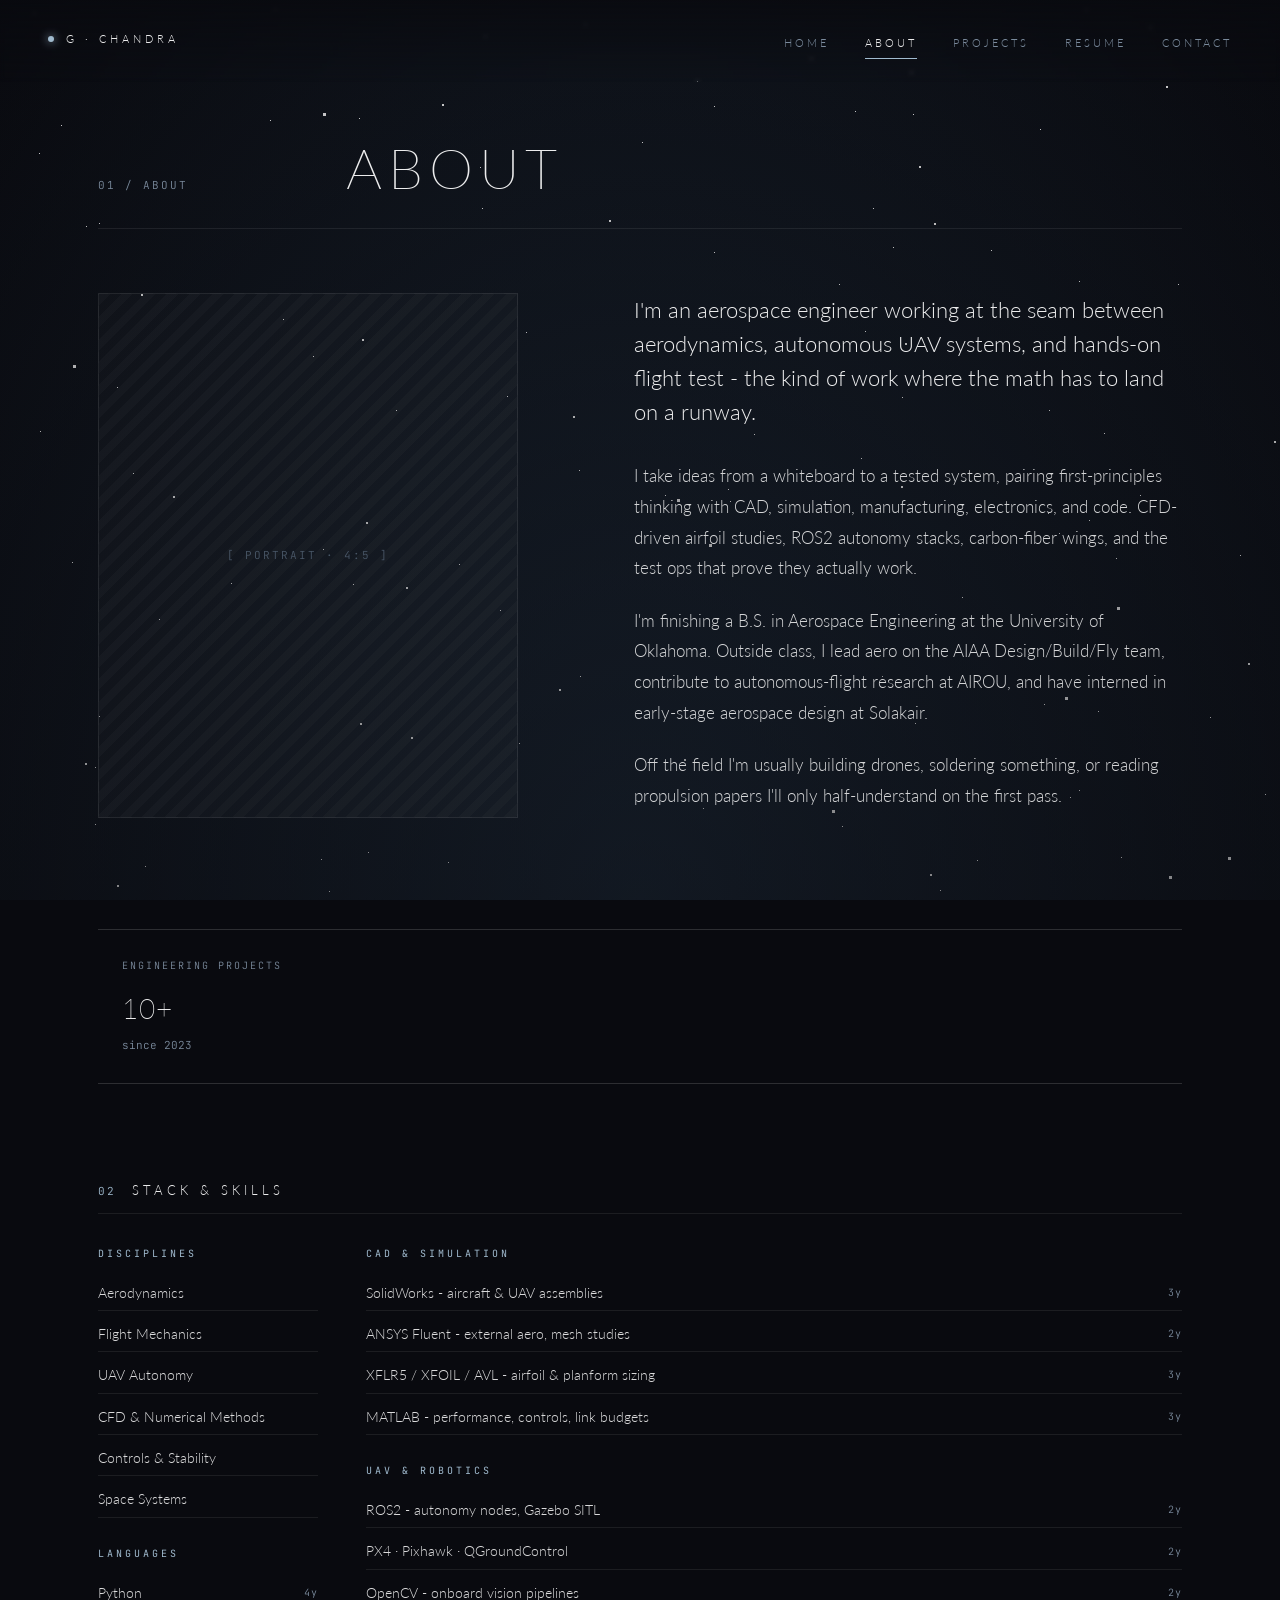
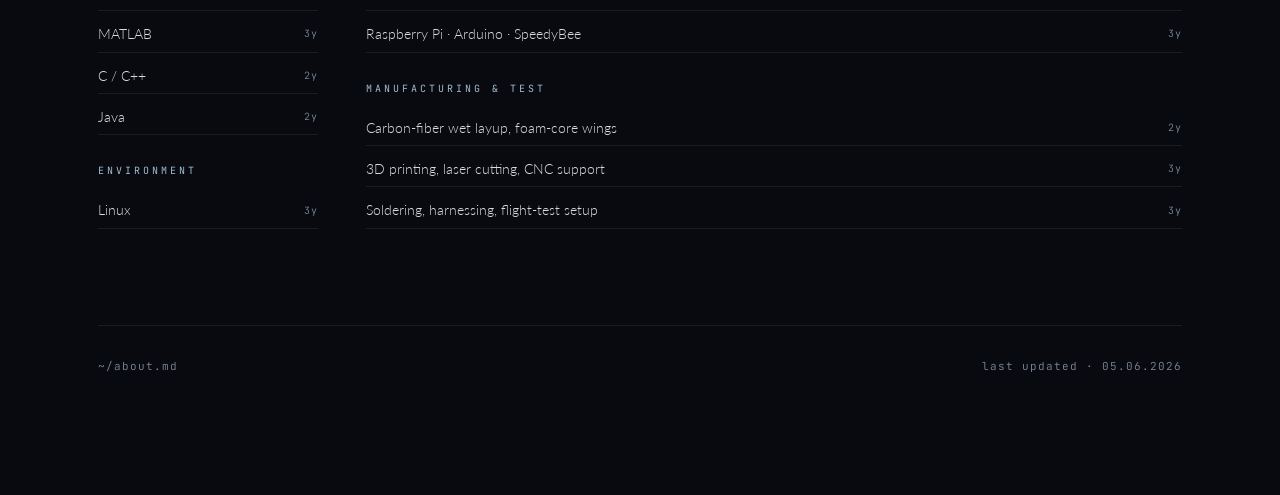
==== about.html @ b6f35f91 "Initial portfolio" ====
<!doctype html>
<html lang="en">
<head>
  <meta charset="utf-8" />
  <title>About - Gautham Chandra</title>
  <meta name="viewport" content="width=device-width, initial-scale=1" />
  <link rel="preconnect" href="https://fonts.googleapis.com" />
  <link rel="preconnect" href="https://fonts.gstatic.com" crossorigin />
  <link href="https://fonts.googleapis.com/css2?family=Lato:wght@100;300;400;700&family=JetBrains+Mono:wght@300;400&display=swap" rel="stylesheet" />
  <link rel="stylesheet" href="shared/site.css" />
  <style>
    .intro {
      display: grid;
      grid-template-columns: 1fr 1.2fr;
      gap: 80px;
      align-items: start;
      margin-bottom: 96px;
    }
    .portrait {
      aspect-ratio: 4/5;
      width: 100%;
      max-width: 420px;
    }
    .portrait .ph { width: 100%; height: 100%; }
    .intro .body {
      font-size: 17px;
      line-height: 1.8;
      color: rgba(255,255,255,0.82);
      font-weight: 300;
    }
    .intro .body p { margin: 0 0 22px; text-wrap: pretty; }
    .intro .body .lede {
      font-size: 22px;
      line-height: 1.55;
      color: var(--fg);
      font-weight: 300;
      margin-bottom: 32px;
    }
    .quick-facts {
      display: grid;
      grid-template-columns: 1fr;
      gap: 1px;
      background: var(--rule);
      border-top: 1px solid var(--rule);
      border-bottom: 1px solid var(--rule);
      margin-bottom: 96px;
    }
    .quick-facts .fact {
      background: var(--bg);
      padding: 28px 24px;
    }
    .quick-facts .fact .label {
      font-family: var(--mono);
      font-size: 10px;
      color: var(--fg-muted);
      letter-spacing: 2px;
      text-transform: uppercase;
      margin-bottom: 12px;
    }
    .quick-facts .fact .value {
      font-size: 28px;
      font-weight: 200;
      letter-spacing: 1px;
    }
    .quick-facts .fact .sub {
      font-family: var(--mono);
      font-size: 11px;
      color: var(--fg-muted);
      margin-top: 6px;
    }

    .skills {
      display: grid;
      grid-template-columns: 220px 1fr;
      gap: 48px;
      margin-bottom: 96px;
    }
    .skills .col h3 {
      font-family: var(--mono);
      font-size: 10px;
      color: var(--accent);
      letter-spacing: 3px;
      text-transform: uppercase;
      margin: 0 0 14px;
      font-weight: 400;
    }
    .skills .col h3:not(:first-child) { margin-top: 28px; }
    .skills .col ul {
      margin: 0; padding: 0; list-style: none;
      display: flex; flex-direction: column; gap: 6px;
    }
    .skills .col li {
      font-size: 14px;
      color: rgba(255,255,255,0.85);
      display: flex;
      justify-content: space-between;
      align-items: center;
      padding: 6px 0;
      border-bottom: 1px solid var(--rule);
    }
    .skills .col li .yrs {
      font-family: var(--mono);
      font-size: 10px;
      color: var(--fg-muted);
      letter-spacing: 1px;
    }

    @media (max-width: 900px) {
      .intro { grid-template-columns: 1fr; gap: 32px; }
      .skills { grid-template-columns: 1fr; gap: 24px; }
    }
  </style>
</head>
<body>
  <nav class="nav">
    <a class="brand" href="index.html">
      <span class="dot"></span>
      <span>G &middot; CHANDRA</span>
    </a>
    <ul>
      <li><a href="index.html">Home</a></li>
      <li><a class="active" href="about.html">About</a></li>
      <li><a href="experience.html">Projects</a></li>
      <li><a href="resume.html">Resume</a></li>
      <li><a href="contact.html">Contact</a></li>
    </ul>
  </nav>

  <main class="page">
    <div class="page-inner">
      <header class="page-head">
        <div class="kicker">01 / About</div>
        <h1>About</h1>
      </header>

      <section class="intro">
        <div class="portrait">
          <div class="ph">[ portrait &middot; 4:5 ]</div>
        </div>
        <div class="body">
          <p class="lede">
            I'm an aerospace engineer working at the seam between aerodynamics,
            autonomous UAV systems, and hands-on flight test - the kind of
            work where the math has to land on a runway.
          </p>
          <p>
            I take ideas from a whiteboard to a tested system, pairing
            first-principles thinking with CAD, simulation, manufacturing,
            electronics, and code. CFD-driven airfoil studies, ROS2 autonomy
            stacks, carbon-fiber wings, and the test ops that prove they
            actually work.
          </p>
          <p>
            I'm finishing a B.S. in Aerospace Engineering at the University of
            Oklahoma. Outside class, I lead aero on the AIAA Design/Build/Fly
            team, contribute to autonomous-flight research at AIROU, and have
            interned in early-stage aerospace design at Solakair.
          </p>
          <p>
            Off the field I'm usually building drones, soldering something,
            or reading propulsion papers I'll only half-understand on the
            first pass.
          </p>
        </div>
      </section>

      <section class="quick-facts">
        <div class="fact">
          <div class="label">Engineering Projects</div>
          <div class="value">10+</div>
          <div class="sub">since 2023</div>
        </div>
      </section>

      <section>
        <div class="section-head">
          <span class="num">02</span>
          <h2>Stack &amp; Skills</h2>
        </div>
        <div class="skills">
          <div class="col">
            <h3>Disciplines</h3>
            <ul>
              <li>Aerodynamics</li>
              <li>Flight Mechanics</li>
              <li>UAV Autonomy</li>
              <li>CFD &amp; Numerical Methods</li>
              <li>Controls &amp; Stability</li>
              <li>Space Systems</li>
            </ul>
            <h3>Languages</h3>
            <ul>
              <li>Python <span class="yrs">4y</span></li>
              <li>MATLAB <span class="yrs">3y</span></li>
              <li>C / C++ <span class="yrs">2y</span></li>
              <li>Java <span class="yrs">2y</span></li>
            </ul>
            <h3>Environment</h3>
            <ul>
              <li>Linux <span class="yrs">3y</span></li>
            </ul>
          </div>
          <div class="col">
            <h3>CAD &amp; Simulation</h3>
            <ul>
              <li>SolidWorks - aircraft &amp; UAV assemblies <span class="yrs">3y</span></li>
              <li>ANSYS Fluent - external aero, mesh studies <span class="yrs">2y</span></li>
              <li>XFLR5 / XFOIL / AVL - airfoil &amp; planform sizing <span class="yrs">3y</span></li>
              <li>MATLAB - performance, controls, link budgets <span class="yrs">3y</span></li>
            </ul>
            <h3>UAV &amp; Robotics</h3>
            <ul>
              <li>ROS2 - autonomy nodes, Gazebo SITL <span class="yrs">2y</span></li>
              <li>PX4 &middot; Pixhawk &middot; QGroundControl <span class="yrs">2y</span></li>
              <li>OpenCV - onboard vision pipelines <span class="yrs">2y</span></li>
              <li>Raspberry Pi &middot; Arduino &middot; SpeedyBee <span class="yrs">3y</span></li>
            </ul>
            <h3>Manufacturing &amp; Test</h3>
            <ul>
              <li>Carbon-fiber wet layup, foam-core wings <span class="yrs">2y</span></li>
              <li>3D printing, laser cutting, CNC support <span class="yrs">3y</span></li>
              <li>Soldering, harnessing, flight-test setup <span class="yrs">3y</span></li>
            </ul>
          </div>
        </div>
      </section>

      <div class="foot">
        <span>~/about.md</span>
        <span>last updated &middot; 05.06.2026</span>
      </div>
    </div>
  </main>

  <script src="shared/stars.js"></script>
  <script>
    mountStars({ density: 'soft', speed: 0.6, dim: 0.5 });
  </script>
</body>
</html>
---- shared/site.css ----
/* Shared site styles for the portfolio */
:root {
  --bg: #090A0F;
  --bg-2: #1B2735;
  --fg: rgba(255,255,255,0.92);
  --fg-muted: #7a8a9c;
  --fg-dim: #4a5868;
  --accent: oklch(0.78 0.04 240);
  --accent-dim: oklch(0.55 0.04 240);
  --rule: rgba(255,255,255,0.08);
  --rule-strong: rgba(255,255,255,0.18);
  --mono: 'JetBrains Mono', ui-monospace, SFMono-Regular, Menlo, monospace;
  --sans: 'Lato', -apple-system, system-ui, sans-serif;
}

* { box-sizing: border-box; }
html, body { margin: 0; padding: 0; }
body {
  font-family: var(--sans);
  color: var(--fg);
  background: var(--bg);
  font-weight: 300;
  -webkit-font-smoothing: antialiased;
  min-height: 100vh;
  line-height: 1.6;
}

a { color: var(--fg); text-decoration: none; }

.text-clip {
  background: linear-gradient(to bottom, white 0%, #38495a 100%);
  -webkit-background-clip: text;
  -webkit-text-fill-color: transparent;
  background-clip: text;
}

/* Nav */
.nav {
  position: fixed;
  top: 0; left: 0; right: 0;
  z-index: 100;
  display: flex;
  align-items: center;
  justify-content: space-between;
  padding: 28px 48px;
  background: linear-gradient(180deg, rgba(9,10,15,0.85) 0%, rgba(9,10,15,0) 100%);
  backdrop-filter: blur(2px);
  -webkit-backdrop-filter: blur(2px);
}
.nav .brand {
  font-size: 11px;
  letter-spacing: 4px;
  text-transform: uppercase;
  color: var(--fg);
  display: flex;
  align-items: center;
  gap: 12px;
}
.nav .brand .dot {
  width: 6px; height: 6px; border-radius: 50%;
  background: var(--accent);
  box-shadow: 0 0 10px var(--accent);
}
.nav ul {
  list-style: none;
  display: flex;
  gap: 36px;
  margin: 0; padding: 0;
}
.nav a {
  font-size: 11px;
  letter-spacing: 3px;
  text-transform: uppercase;
  color: var(--fg-muted);
  transition: color 0.25s ease;
  position: relative;
  padding-bottom: 4px;
}
.nav a:hover { color: var(--fg); }
.nav a.active { color: var(--fg); }
.nav a.active::after {
  content: '';
  position: absolute;
  left: 0; right: 0; bottom: -6px;
  height: 1px;
  background: var(--accent);
}

/* Page chrome */
.page {
  min-height: 100vh;
  position: relative;
  z-index: 1;
}
.page-inner {
  max-width: 1180px;
  margin: 0 auto;
  padding: 140px 48px 120px;
}
.page-head {
  display: grid;
  grid-template-columns: 200px 1fr;
  gap: 48px;
  align-items: baseline;
  border-bottom: 1px solid var(--rule);
  padding-bottom: 32px;
  margin-bottom: 64px;
}
.page-head .kicker {
  font-family: var(--mono);
  font-size: 11px;
  color: var(--fg-muted);
  letter-spacing: 2px;
}
.page-head h1 {
  margin: 0;
  font-weight: 200;
  font-size: 56px;
  letter-spacing: 6px;
  text-transform: uppercase;
  line-height: 1;
}

/* Footer */
.foot {
  border-top: 1px solid var(--rule);
  margin-top: 96px;
  padding: 32px 0 0;
  display: flex;
  justify-content: space-between;
  font-family: var(--mono);
  font-size: 11px;
  color: var(--fg-muted);
  letter-spacing: 1px;
}

/* Buttons */
.btn {
  display: inline-flex;
  align-items: center;
  gap: 12px;
  padding: 14px 28px;
  border: 1px solid var(--rule-strong);
  color: var(--fg);
  font-family: var(--sans);
  font-size: 11px;
  letter-spacing: 4px;
  text-transform: uppercase;
  border-radius: 999px;
  cursor: pointer;
  background: transparent;
  transition: background 0.25s ease, color 0.25s ease, border-color 0.25s ease;
}
.btn:hover {
  background: rgba(255,255,255,0.92);
  color: var(--bg);
  border-color: rgba(255,255,255,0.92);
}
.btn-ghost {
  padding: 12px 22px;
  border-color: var(--rule);
  color: var(--fg-muted);
}
.btn-ghost:hover {
  background: transparent;
  color: var(--fg);
  border-color: var(--rule-strong);
}

/* Mono labels */
.mono { font-family: var(--mono); }
.kicker {
  font-family: var(--mono);
  font-size: 11px;
  color: var(--fg-muted);
  letter-spacing: 2px;
  text-transform: uppercase;
}

/* Section heading */
.section-head {
  display: flex;
  align-items: baseline;
  gap: 16px;
  margin-bottom: 32px;
  padding-bottom: 12px;
  border-bottom: 1px solid var(--rule);
}
.section-head .num {
  font-family: var(--mono);
  font-size: 11px;
  color: var(--accent);
  letter-spacing: 2px;
}
.section-head h2 {
  margin: 0;
  font-weight: 300;
  font-size: 13px;
  letter-spacing: 4px;
  text-transform: uppercase;
}

/* Placeholder image */
.ph {
  background:
    repeating-linear-gradient(135deg,
      rgba(255,255,255,0.04) 0 8px,
      rgba(255,255,255,0.02) 8px 16px);
  border: 1px solid var(--rule);
  display: flex;
  align-items: center;
  justify-content: center;
  font-family: var(--mono);
  font-size: 11px;
  color: var(--fg-dim);
  letter-spacing: 2px;
  text-transform: uppercase;
}

@media (max-width: 760px) {
  .nav { padding: 20px 24px; }
  .nav ul { gap: 18px; }
  .page-inner { padding: 120px 24px 80px; }
  .page-head { grid-template-columns: 1fr; gap: 12px; }
  .page-head h1 { font-size: 36px; letter-spacing: 4px; }
}
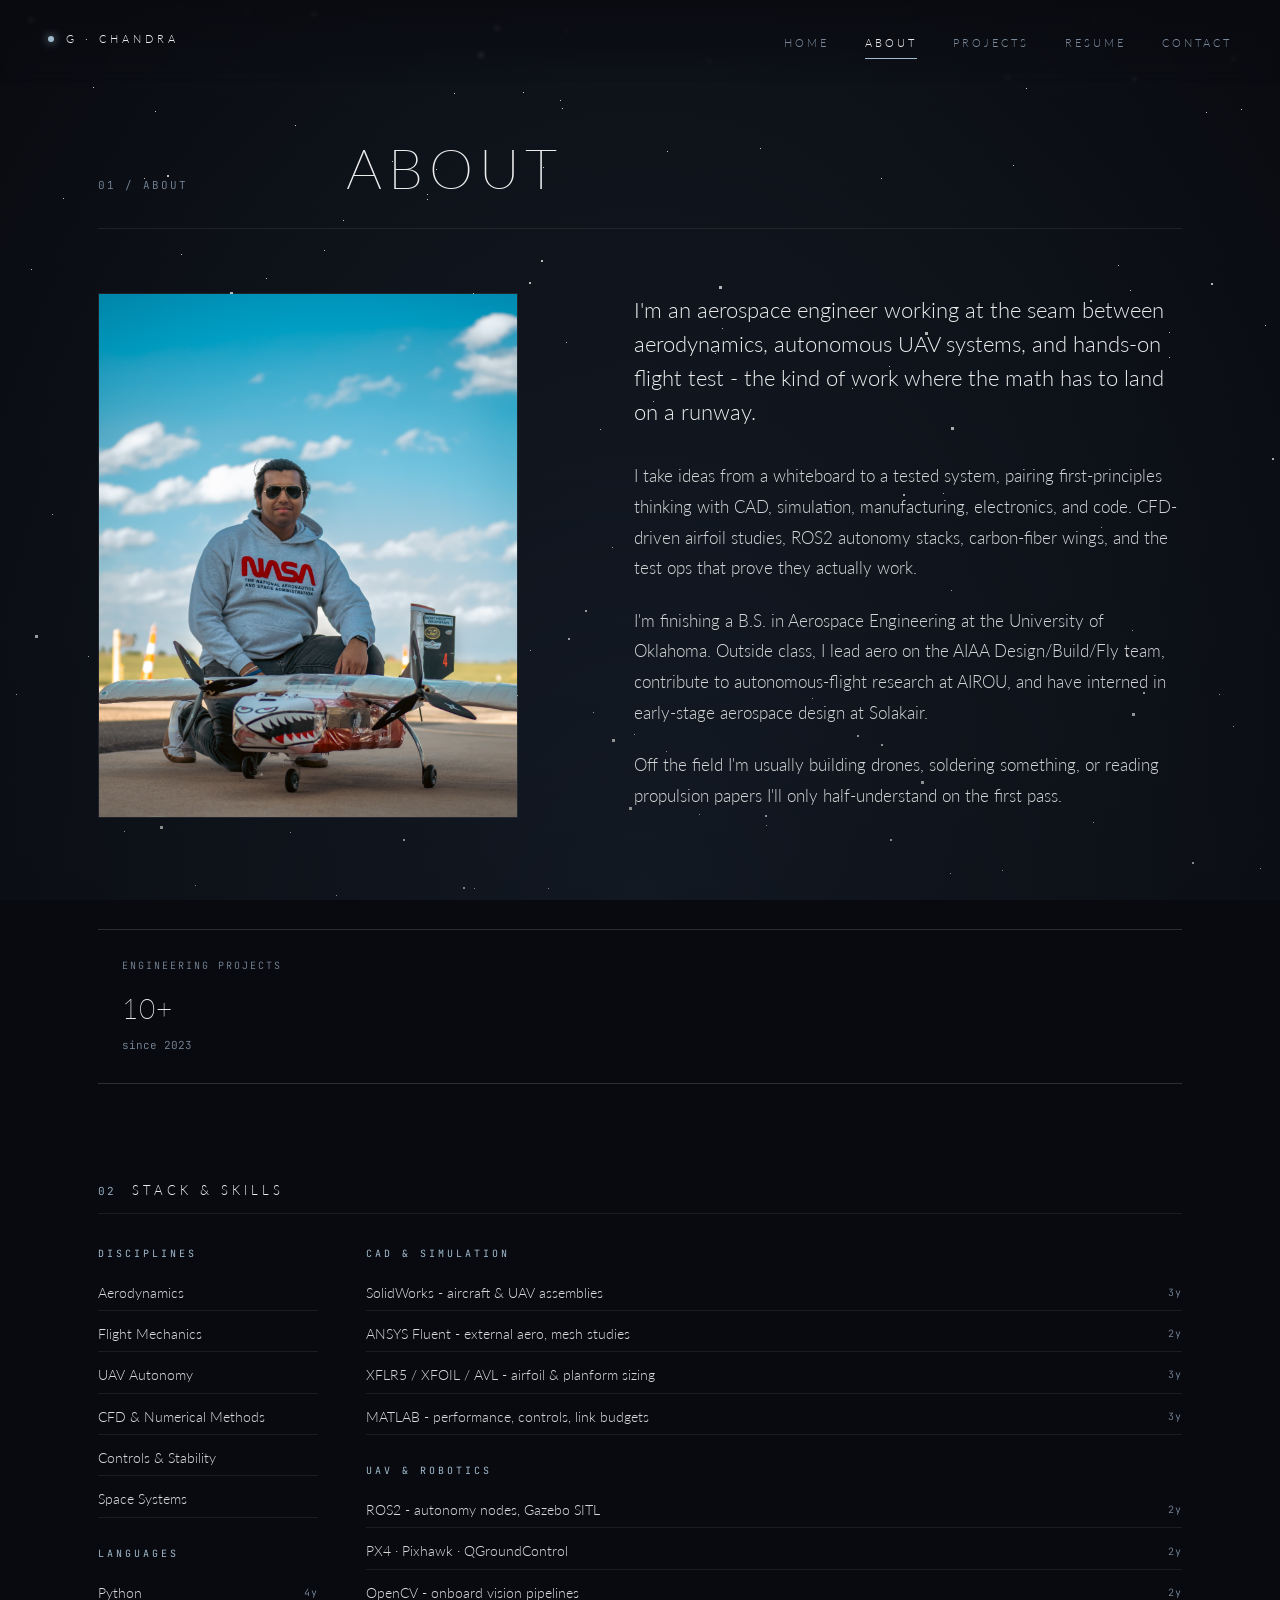
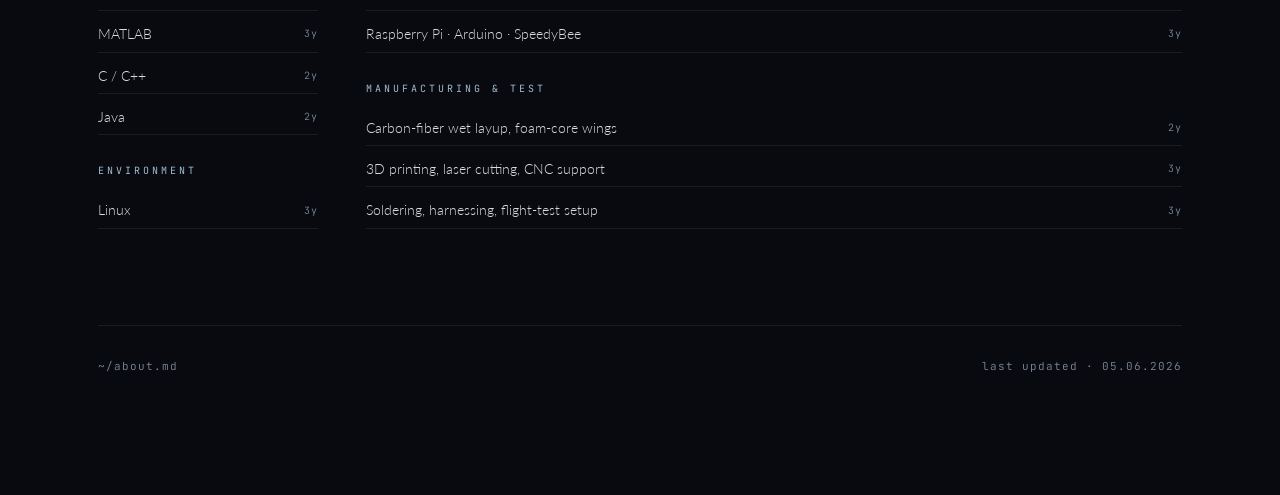
==== commit bca953cb: "Sanity sweep: fix project numbering, prev/next chain, and resume sync - Renumber project kickers so " ====
--- a/about.html
+++ b/about.html
@@ -135,7 +135,7 @@
 
       <section class="intro">
         <div class="portrait">
-          <div class="ph">[ portrait &middot; 4:5 ]</div>
+          <img src="assets/my_image.jpg" alt="Gautham Chandra portrait" style="width:100%;height:100%;object-fit:cover;display:block;border:1px solid var(--rule);" />
         </div>
         <div class="body">
           <p class="lede">
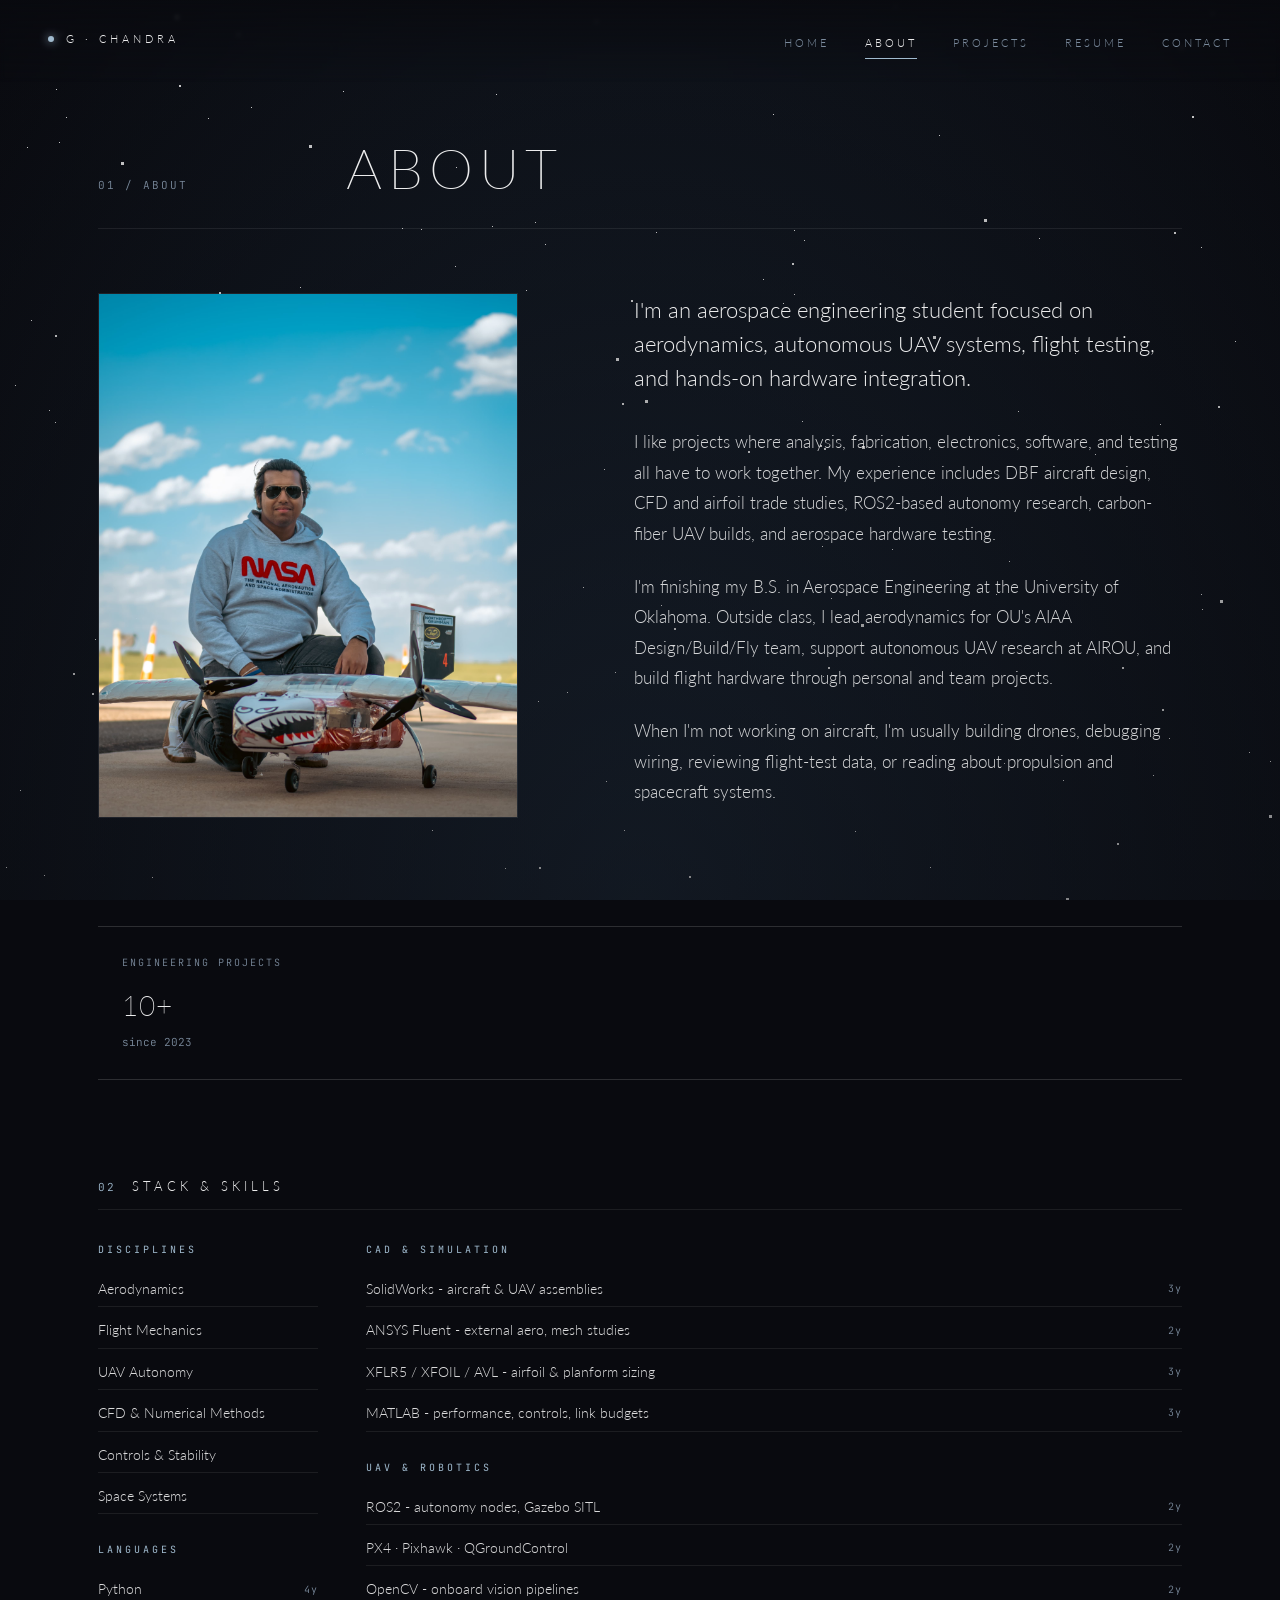
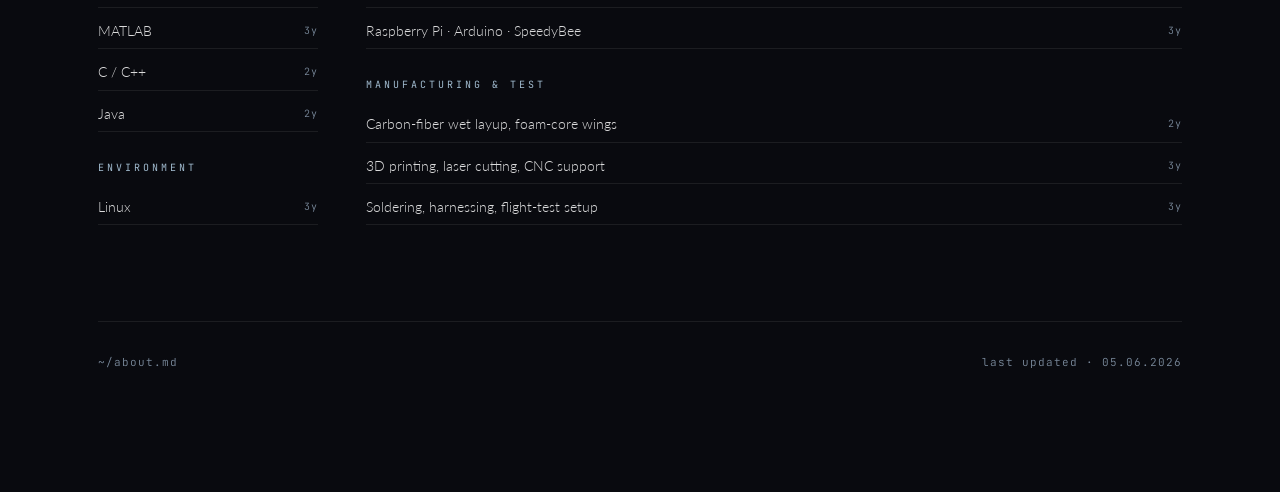
==== commit 830065a9: "Rewrite resume + project copy: tighter wording, no em dashes - Resume: cleaner summary, expanded DBF" ====
--- a/about.html
+++ b/about.html
@@ -139,27 +139,27 @@
         </div>
         <div class="body">
           <p class="lede">
-            I'm an aerospace engineer working at the seam between aerodynamics,
-            autonomous UAV systems, and hands-on flight test - the kind of
-            work where the math has to land on a runway.
+            I'm an aerospace engineering student focused on aerodynamics,
+            autonomous UAV systems, flight testing, and hands-on hardware
+            integration.
           </p>
           <p>
-            I take ideas from a whiteboard to a tested system, pairing
-            first-principles thinking with CAD, simulation, manufacturing,
-            electronics, and code. CFD-driven airfoil studies, ROS2 autonomy
-            stacks, carbon-fiber wings, and the test ops that prove they
-            actually work.
+            I like projects where analysis, fabrication, electronics,
+            software, and testing all have to work together. My experience
+            includes DBF aircraft design, CFD and airfoil trade studies,
+            ROS2-based autonomy research, carbon-fiber UAV builds, and
+            aerospace hardware testing.
           </p>
           <p>
-            I'm finishing a B.S. in Aerospace Engineering at the University of
-            Oklahoma. Outside class, I lead aero on the AIAA Design/Build/Fly
-            team, contribute to autonomous-flight research at AIROU, and have
-            interned in early-stage aerospace design at Solakair.
+            I'm finishing my B.S. in Aerospace Engineering at the University
+            of Oklahoma. Outside class, I lead aerodynamics for OU's AIAA
+            Design/Build/Fly team, support autonomous UAV research at AIROU,
+            and build flight hardware through personal and team projects.
           </p>
           <p>
-            Off the field I'm usually building drones, soldering something,
-            or reading propulsion papers I'll only half-understand on the
-            first pass.
+            When I'm not working on aircraft, I'm usually building drones,
+            debugging wiring, reviewing flight-test data, or reading about
+            propulsion and spacecraft systems.
           </p>
         </div>
       </section>
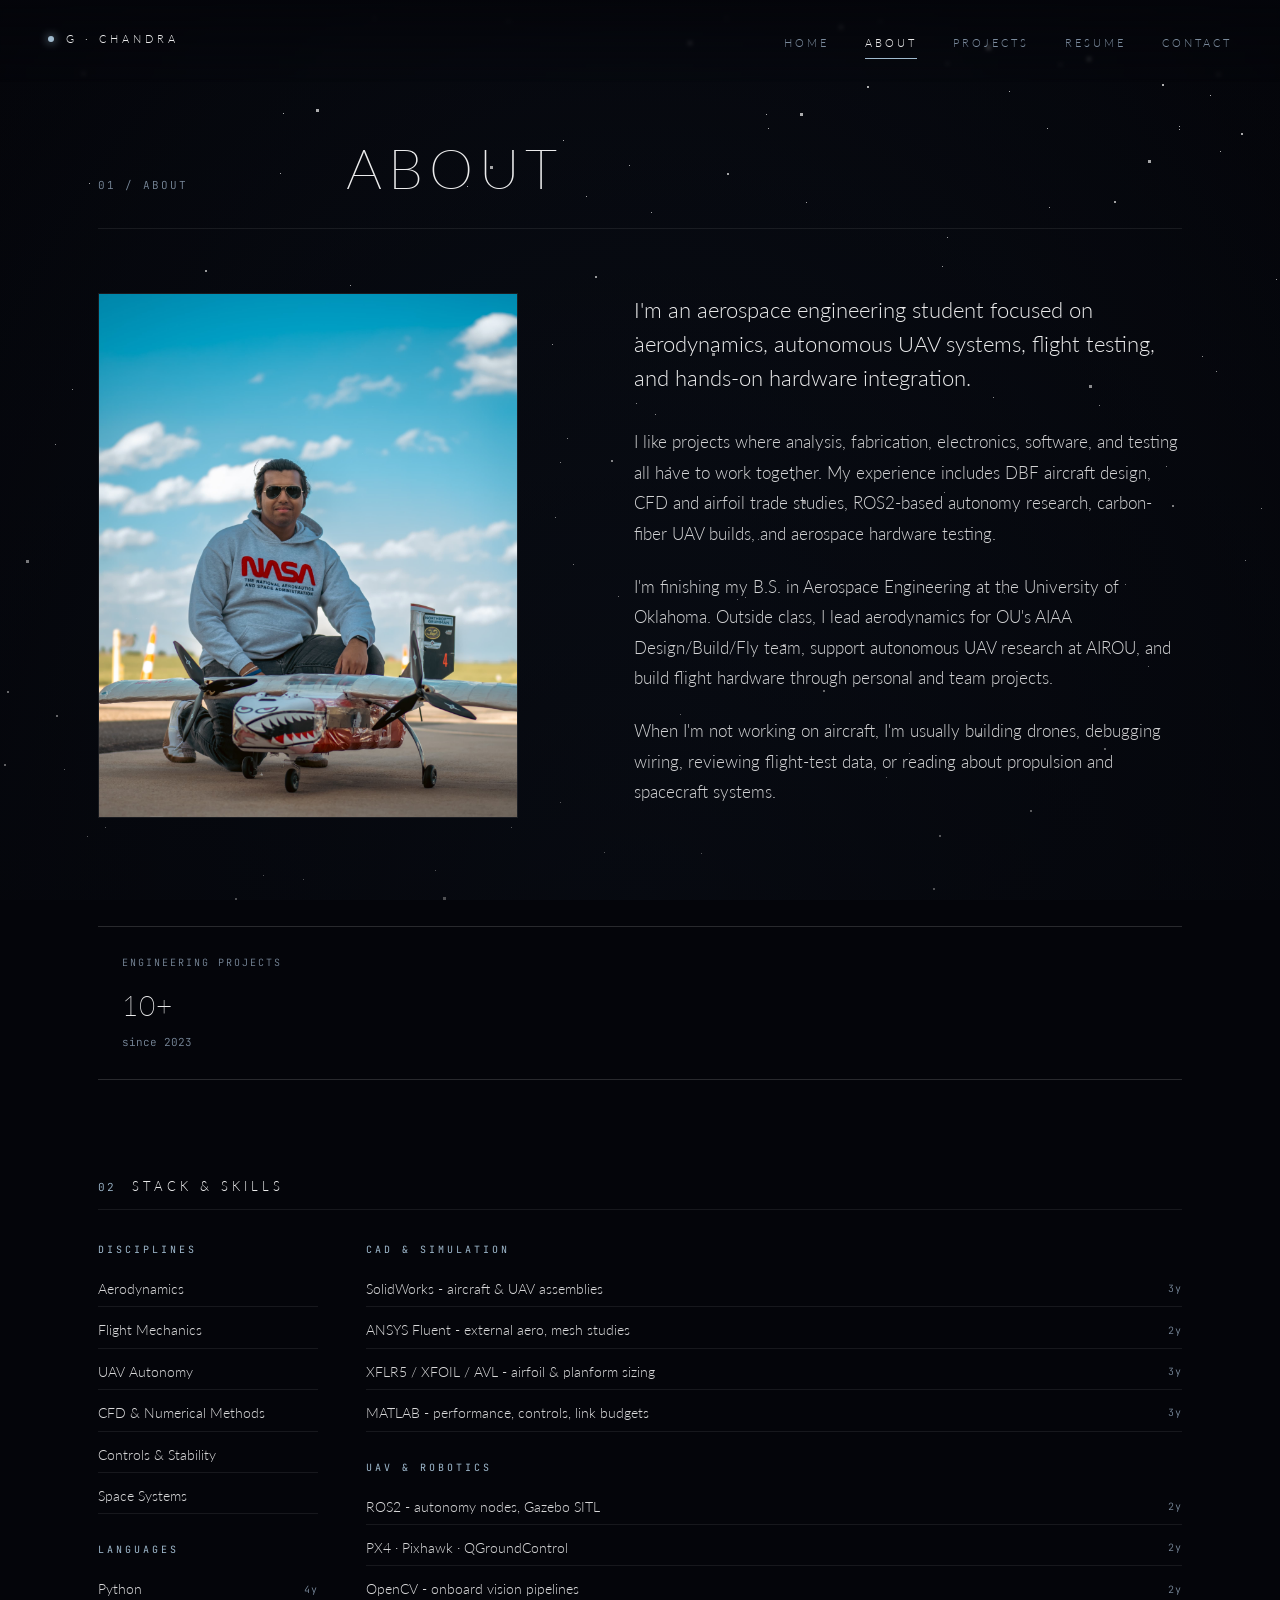
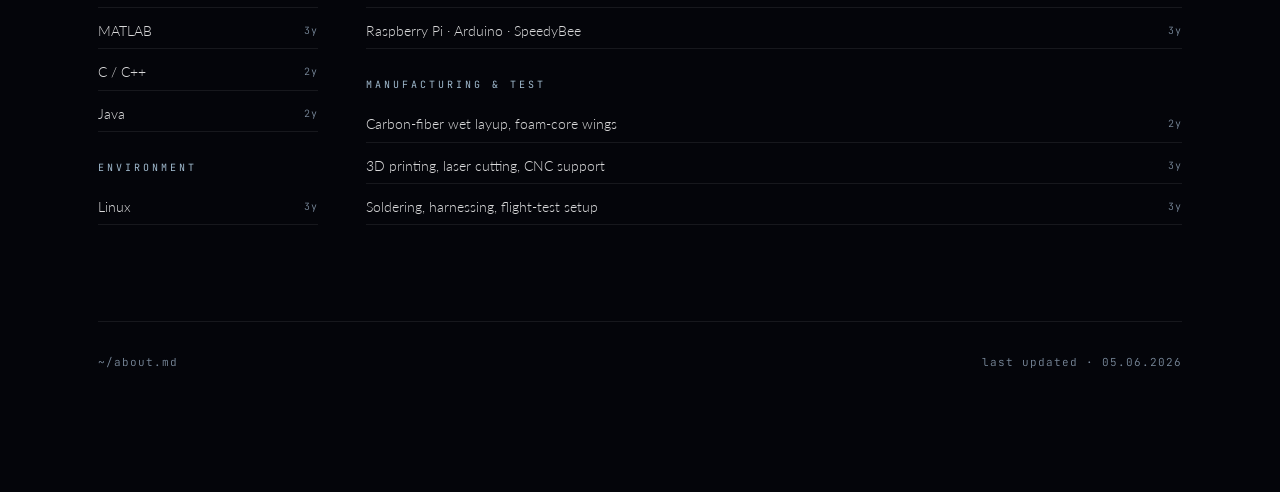
==== commit 2381c424: "Darken background for better text contrast - --bg: #090A0F -> #04050A - --bg-2: #1B2735 -> #0E1520 (" ====
--- a/about.html
+++ b/about.html
@@ -234,7 +234,7 @@
 
   <script src="shared/stars.js"></script>
   <script>
-    mountStars({ density: 'soft', speed: 0.6, dim: 0.5 });
+    mountStars({ density: 'soft', speed: 0.6, dim: 0.7 });
   </script>
 </body>
 </html>
--- a/shared/site.css
+++ b/shared/site.css
@@ -1,7 +1,7 @@
 /* Shared site styles for the portfolio */
 :root {
-  --bg: #090A0F;
-  --bg-2: #1B2735;
+  --bg: #04050A;
+  --bg-2: #0E1520;
   --fg: rgba(255,255,255,0.92);
   --fg-muted: #7a8a9c;
   --fg-dim: #4a5868;
@@ -43,7 +43,7 @@
   align-items: center;
   justify-content: space-between;
   padding: 28px 48px;
-  background: linear-gradient(180deg, rgba(9,10,15,0.85) 0%, rgba(9,10,15,0) 100%);
+  background: linear-gradient(180deg, rgba(4,5,10,0.9) 0%, rgba(4,5,10,0) 100%);
   backdrop-filter: blur(2px);
   -webkit-backdrop-filter: blur(2px);
 }
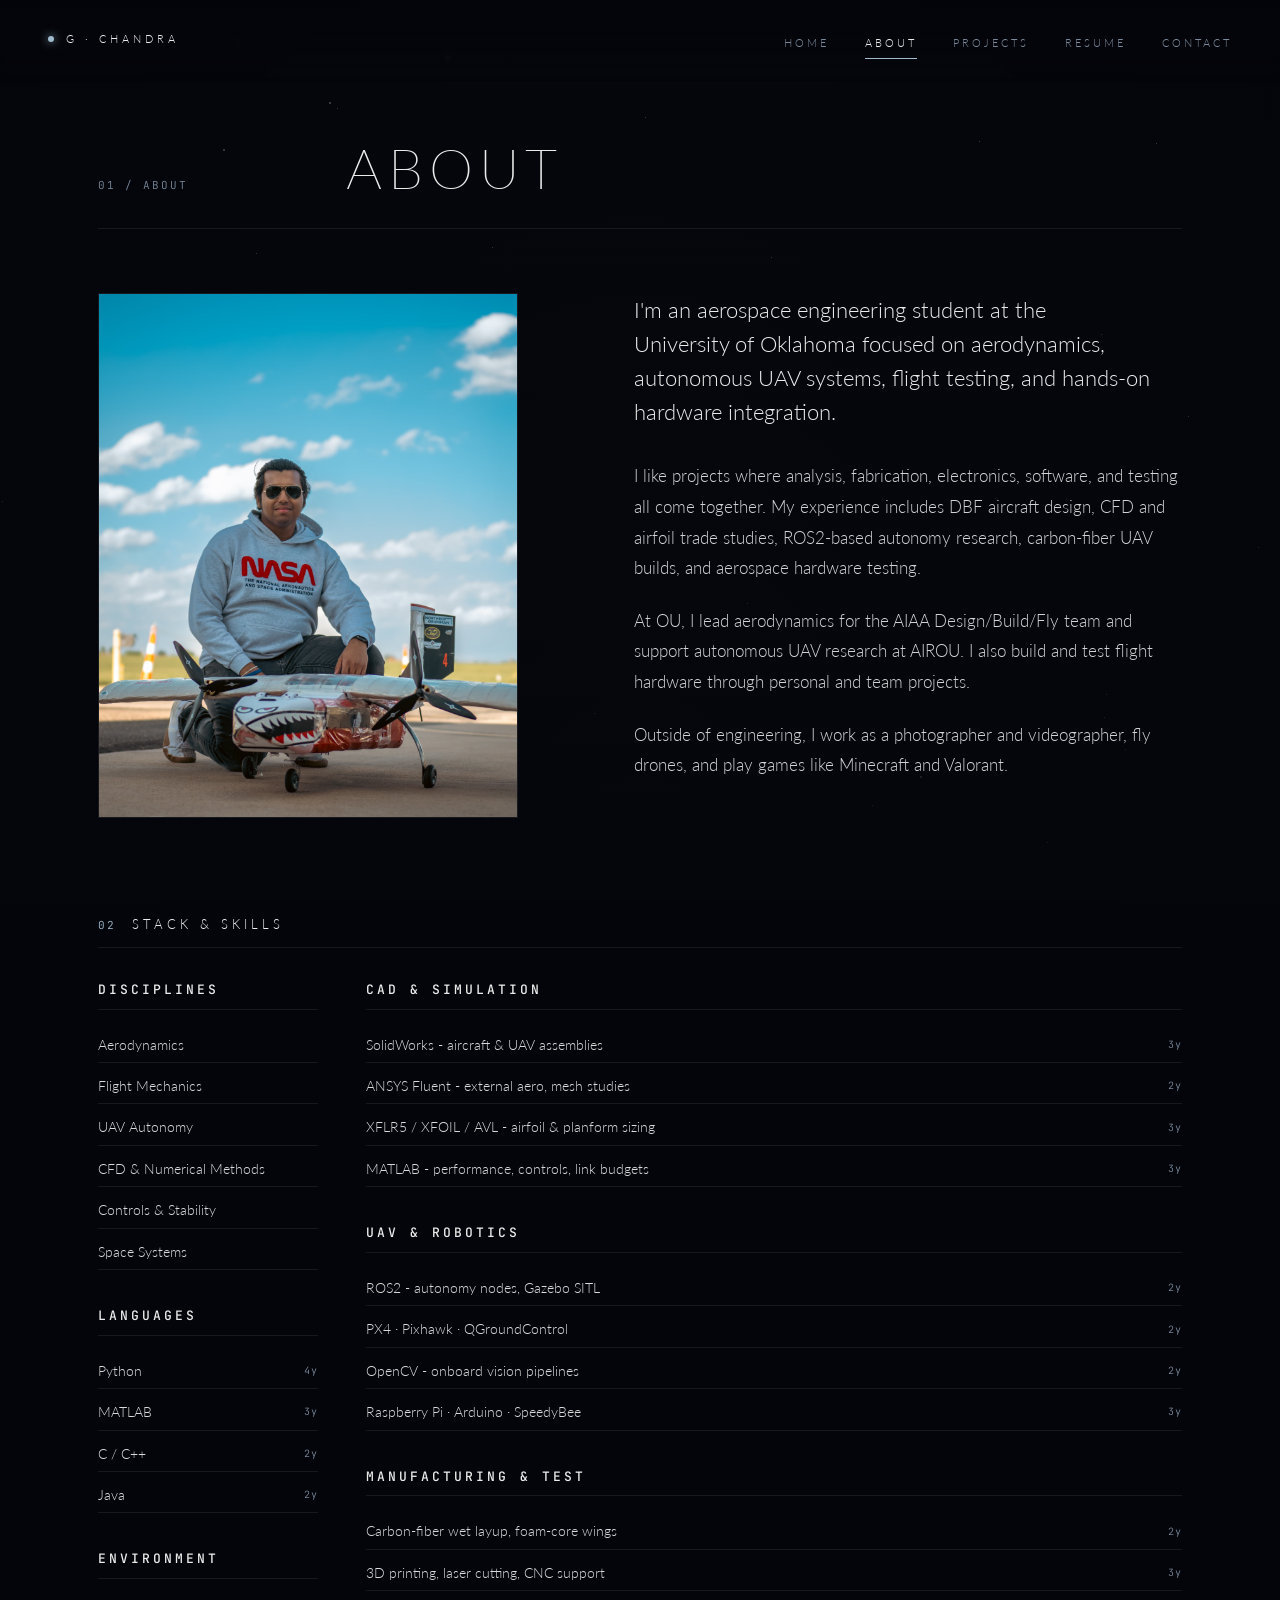
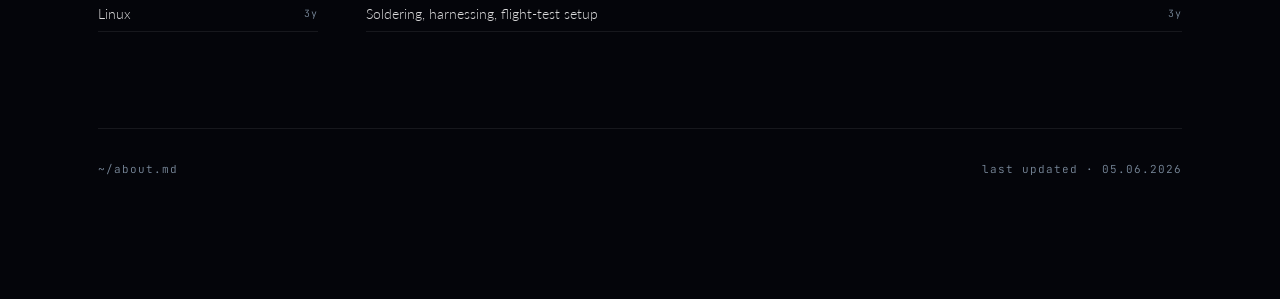
==== commit f2280309: "Polish across the site: readability, CTAs, contact, favicon - Favicon: added orbit-style SVG favicon" ====
--- a/about.html
+++ b/about.html
@@ -7,6 +7,7 @@
   <link rel="preconnect" href="https://fonts.googleapis.com" />
   <link rel="preconnect" href="https://fonts.gstatic.com" crossorigin />
   <link href="https://fonts.googleapis.com/css2?family=Lato:wght@100;300;400;700&family=JetBrains+Mono:wght@300;400&display=swap" rel="stylesheet" />
+  <link rel="icon" type="image/svg+xml" href="favicon.svg" />
   <link rel="stylesheet" href="shared/site.css" />
   <style>
     .intro {
@@ -77,14 +78,16 @@
     }
     .skills .col h3 {
       font-family: var(--mono);
-      font-size: 10px;
-      color: var(--accent);
+      font-size: 13px;
+      color: var(--fg);
       letter-spacing: 3px;
       text-transform: uppercase;
-      margin: 0 0 14px;
-      font-weight: 400;
-    }
-    .skills .col h3:not(:first-child) { margin-top: 28px; }
+      margin: 0 0 18px;
+      font-weight: 500;
+      padding-bottom: 8px;
+      border-bottom: 1px solid var(--rule);
+    }
+    .skills .col h3:not(:first-child) { margin-top: 36px; }
     .skills .col ul {
       margin: 0; padding: 0; list-style: none;
       display: flex; flex-direction: column; gap: 6px;
@@ -139,36 +142,27 @@
         </div>
         <div class="body">
           <p class="lede">
-            I'm an aerospace engineering student focused on aerodynamics,
-            autonomous UAV systems, flight testing, and hands-on hardware
-            integration.
+            I'm an aerospace engineering student at the University of
+            Oklahoma focused on aerodynamics, autonomous UAV systems,
+            flight testing, and hands-on hardware integration.
           </p>
           <p>
             I like projects where analysis, fabrication, electronics,
-            software, and testing all have to work together. My experience
+            software, and testing all come together. My experience
             includes DBF aircraft design, CFD and airfoil trade studies,
             ROS2-based autonomy research, carbon-fiber UAV builds, and
             aerospace hardware testing.
           </p>
           <p>
-            I'm finishing my B.S. in Aerospace Engineering at the University
-            of Oklahoma. Outside class, I lead aerodynamics for OU's AIAA
-            Design/Build/Fly team, support autonomous UAV research at AIROU,
-            and build flight hardware through personal and team projects.
+            At OU, I lead aerodynamics for the AIAA Design/Build/Fly team
+            and support autonomous UAV research at AIROU. I also build
+            and test flight hardware through personal and team projects.
           </p>
           <p>
-            When I'm not working on aircraft, I'm usually building drones,
-            debugging wiring, reviewing flight-test data, or reading about
-            propulsion and spacecraft systems.
-          </p>
-        </div>
-      </section>
-
-      <section class="quick-facts">
-        <div class="fact">
-          <div class="label">Engineering Projects</div>
-          <div class="value">10+</div>
-          <div class="sub">since 2023</div>
+            Outside of engineering, I work as a photographer and
+            videographer, fly drones, and play games like Minecraft and
+            Valorant.
+          </p>
         </div>
       </section>
 
@@ -234,7 +228,7 @@
 
   <script src="shared/stars.js"></script>
   <script>
-    mountStars({ density: 'soft', speed: 0.6, dim: 0.7 });
+    mountStars({ density: 'soft', speed: 0.6, dim: 0.92 });
   </script>
 </body>
 </html>
--- a/shared/site.css
+++ b/shared/site.css
@@ -166,6 +166,18 @@
   color: var(--fg);
   border-color: var(--rule-strong);
 }
+.btn-primary {
+  background: rgba(255,255,255,0.95);
+  color: var(--bg);
+  border-color: rgba(255,255,255,0.95);
+}
+.btn-primary:hover {
+  background: #fff;
+  color: var(--bg);
+  border-color: #fff;
+  transform: translateY(-1px);
+  box-shadow: 0 10px 28px rgba(255,255,255,0.18);
+}
 
 /* Mono labels */
 .mono { font-family: var(--mono); }
